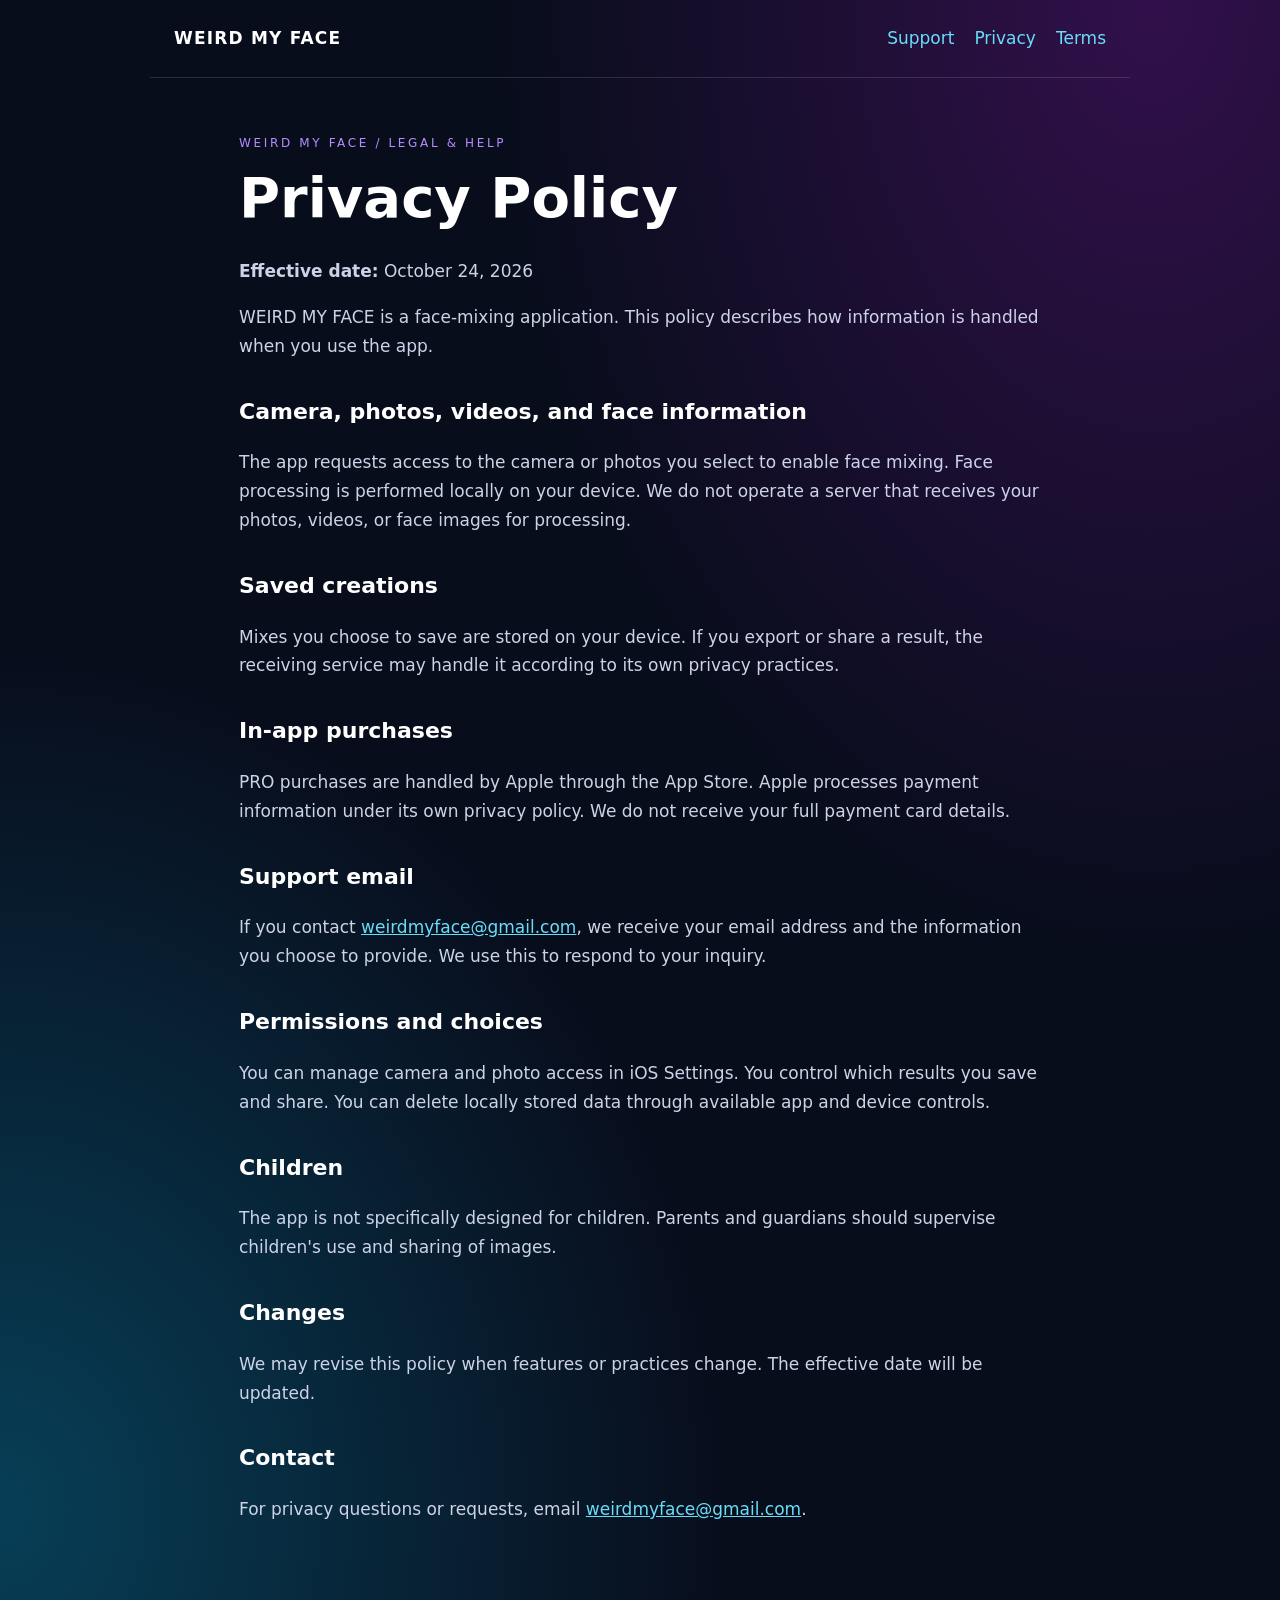
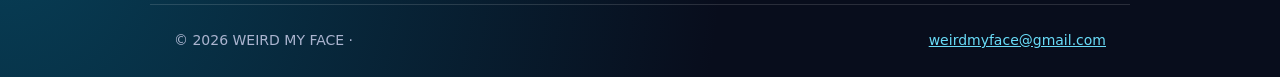
==== privacy.html @ 487f71cd "Publish WEIRD MY FACE privacy.html" ====
<!doctype html><html lang="en"><head><meta charset="utf-8"><meta name="viewport" content="width=device-width,initial-scale=1"><meta name="description" content="WEIRD MY FACE — Privacy Policy"><title>Privacy Policy | WEIRD MY FACE</title><link rel="stylesheet" href="style.css"></head><body><header><a class="brand" href="index.html">WEIRD MY FACE</a><nav><a href="index.html">Support</a><a href="privacy.html">Privacy</a><a href="terms.html">Terms</a></nav></header><main><div class="eyebrow">WEIRD MY FACE / Legal & Help</div><h1>Privacy Policy</h1><p><strong>Effective date:</strong> October 24, 2026</p><p>WEIRD MY FACE is a face-mixing application. This policy describes how information is handled when you use the app.</p><h2>Camera, photos, videos, and face information</h2><p>The app requests access to the camera or photos you select to enable face mixing. Face processing is performed locally on your device. We do not operate a server that receives your photos, videos, or face images for processing.</p><h2>Saved creations</h2><p>Mixes you choose to save are stored on your device. If you export or share a result, the receiving service may handle it according to its own privacy practices.</p><h2>In-app purchases</h2><p>PRO purchases are handled by Apple through the App Store. Apple processes payment information under its own privacy policy. We do not receive your full payment card details.</p><h2>Support email</h2><p>If you contact <a href="mailto:weirdmyface@gmail.com">weirdmyface@gmail.com</a>, we receive your email address and the information you choose to provide. We use this to respond to your inquiry.</p><h2>Permissions and choices</h2><p>You can manage camera and photo access in iOS Settings. You control which results you save and share. You can delete locally stored data through available app and device controls.</p><h2>Children</h2><p>The app is not specifically designed for children. Parents and guardians should supervise children's use and sharing of images.</p><h2>Changes</h2><p>We may revise this policy when features or practices change. The effective date will be updated.</p><h2>Contact</h2><p>For privacy questions or requests, email <a href="mailto:weirdmyface@gmail.com">weirdmyface@gmail.com</a>.</p></main><footer>© 2026 WEIRD MY FACE · <a href="mailto:weirdmyface@gmail.com">weirdmyface@gmail.com</a></footer></body></html>
---- style.css ----
:root{color-scheme:dark}*{box-sizing:border-box}body{margin:0;background:radial-gradient(ellipse at 90% 0%,#32104b 0%,transparent 40%),radial-gradient(ellipse at 0% 90%,#073f57 0%,transparent 40%),#080d1c;color:#e9eaf5;font:17px/1.7 system-ui,-apple-system,Segoe UI,sans-serif;min-height:100vh}header,footer{max-width:980px;margin:auto;padding:24px;display:flex;justify-content:space-between;align-items:center;gap:16px;flex-wrap:wrap}header{border-bottom:1px solid #ffffff22}.brand{font-weight:900;letter-spacing:.07em;color:#fff}nav{display:flex;gap:20px;flex-wrap:wrap}a{color:#69dcf8}nav a,.brand{text-decoration:none}nav a:hover,a:hover{text-decoration:underline}main{max-width:850px;margin:55px auto 80px;padding:0 24px}h1{font-size:clamp(34px,6vw,56px);line-height:1.1;margin:14px 0 28px;color:white}h2{font-size:22px;color:#fff;margin-top:32px}p,li{color:#cdd3e7}.eyebrow{font-size:12px;letter-spacing:.22em;text-transform:uppercase;color:#b78cff}footer{border-top:1px solid #ffffff22;font-size:14px;color:#abb4cf}.pill{display:inline-block;padding:10px 18px;border:1px solid #69dcf8;border-radius:40px;text-decoration:none;margin-top:14px}
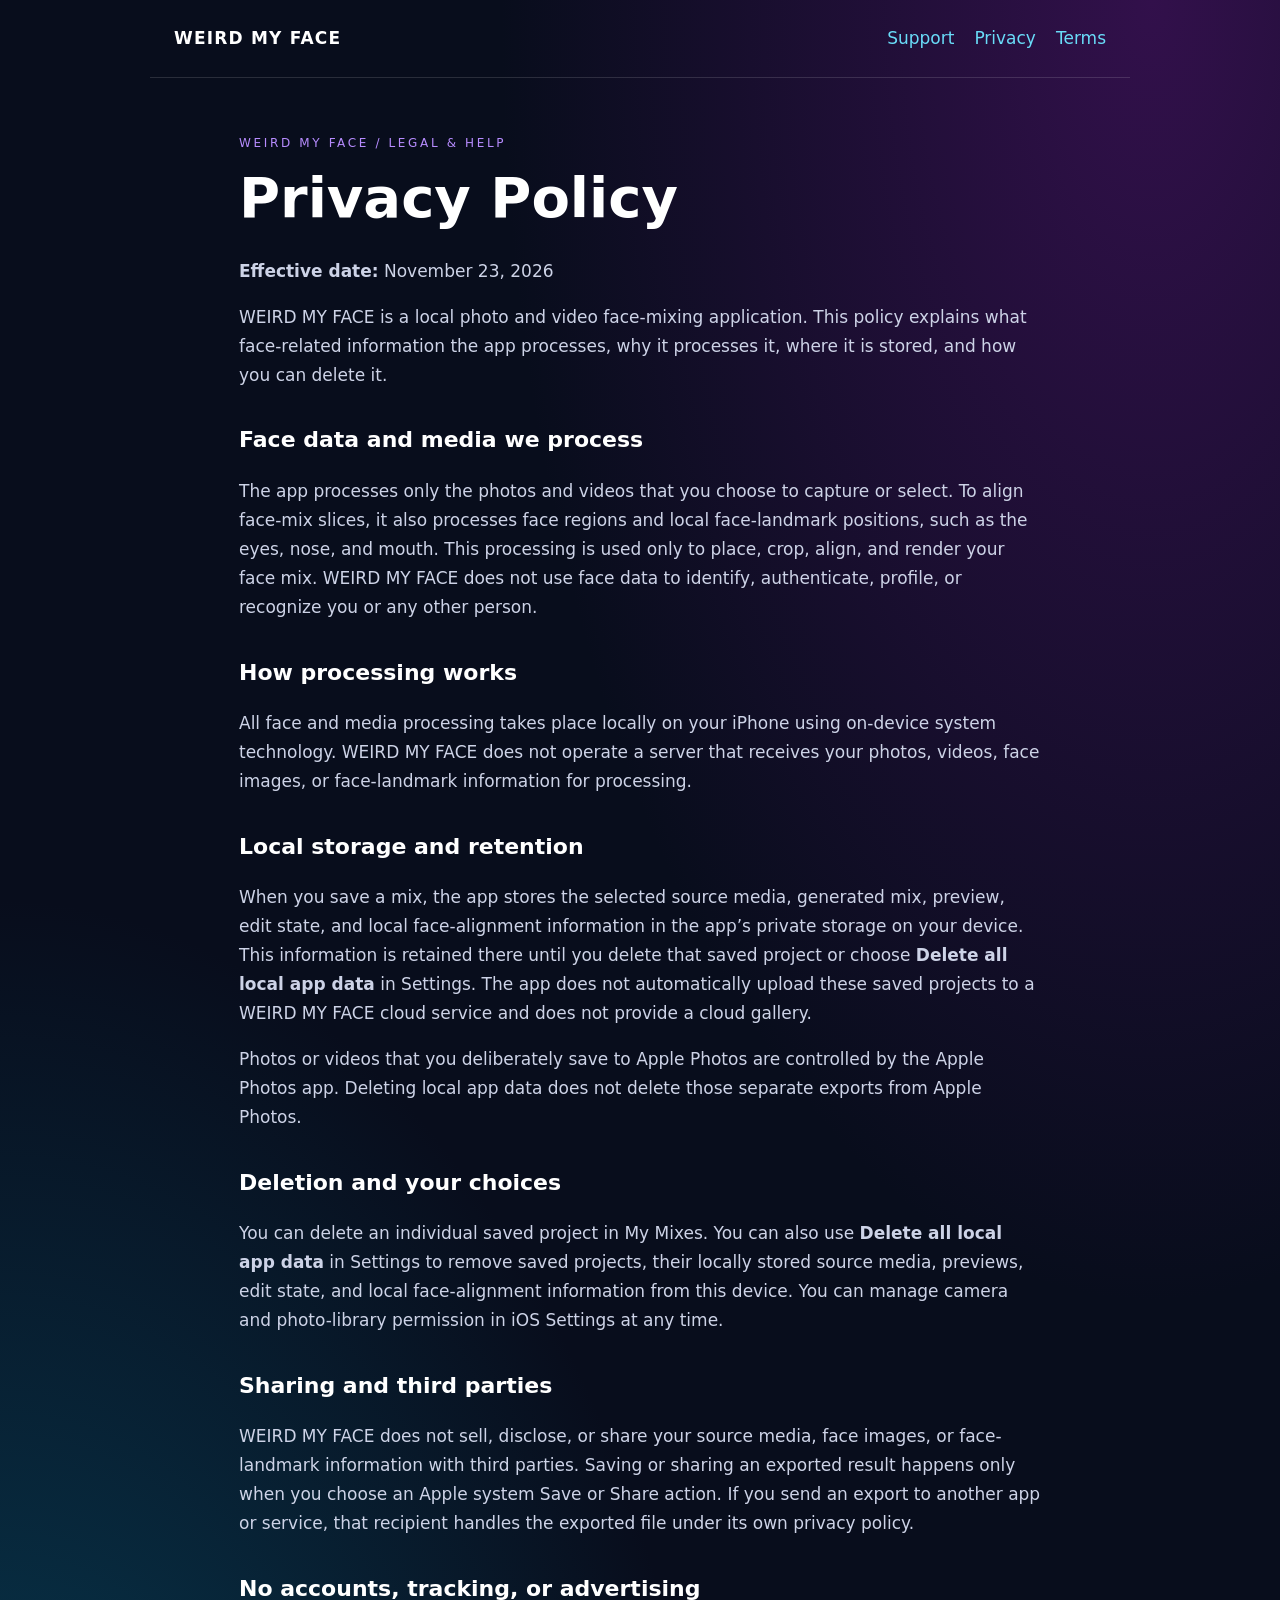
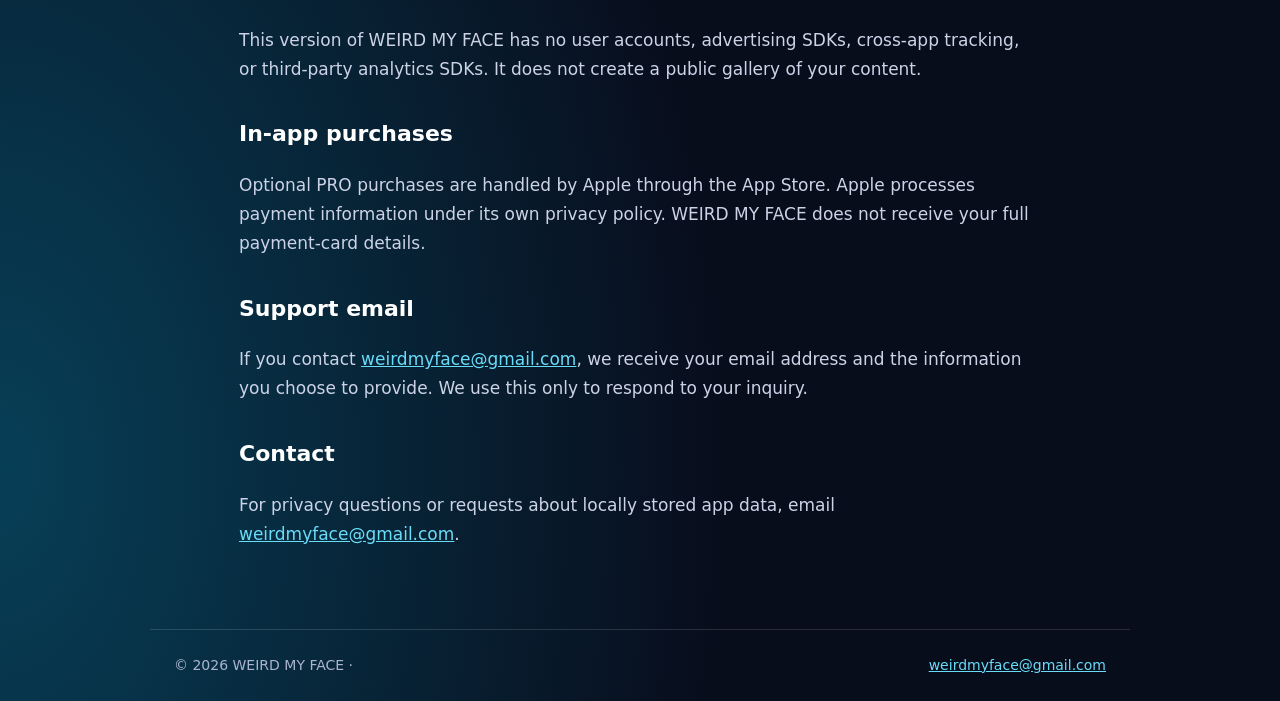
==== commit 5eb3b204: "docs: complete face data privacy policy disclosures" ====
--- a/privacy.html
+++ b/privacy.html
@@ -1 +1,51 @@
-<!doctype html><html lang="en"><head><meta charset="utf-8"><meta name="viewport" content="width=device-width,initial-scale=1"><meta name="description" content="WEIRD MY FACE — Privacy Policy"><title>Privacy Policy | WEIRD MY FACE</title><link rel="stylesheet" href="style.css"></head><body><header><a class="brand" href="index.html">WEIRD MY FACE</a><nav><a href="index.html">Support</a><a href="privacy.html">Privacy</a><a href="terms.html">Terms</a></nav></header><main><div class="eyebrow">WEIRD MY FACE / Legal & Help</div><h1>Privacy Policy</h1><p><strong>Effective date:</strong> October 24, 2026</p><p>WEIRD MY FACE is a face-mixing application. This policy describes how information is handled when you use the app.</p><h2>Camera, photos, videos, and face information</h2><p>The app requests access to the camera or photos you select to enable face mixing. Face processing is performed locally on your device. We do not operate a server that receives your photos, videos, or face images for processing.</p><h2>Saved creations</h2><p>Mixes you choose to save are stored on your device. If you export or share a result, the receiving service may handle it according to its own privacy practices.</p><h2>In-app purchases</h2><p>PRO purchases are handled by Apple through the App Store. Apple processes payment information under its own privacy policy. We do not receive your full payment card details.</p><h2>Support email</h2><p>If you contact <a href="mailto:weirdmyface@gmail.com">weirdmyface@gmail.com</a>, we receive your email address and the information you choose to provide. We use this to respond to your inquiry.</p><h2>Permissions and choices</h2><p>You can manage camera and photo access in iOS Settings. You control which results you save and share. You can delete locally stored data through available app and device controls.</p><h2>Children</h2><p>The app is not specifically designed for children. Parents and guardians should supervise children's use and sharing of images.</p><h2>Changes</h2><p>We may revise this policy when features or practices change. The effective date will be updated.</p><h2>Contact</h2><p>For privacy questions or requests, email <a href="mailto:weirdmyface@gmail.com">weirdmyface@gmail.com</a>.</p></main><footer>© 2026 WEIRD MY FACE · <a href="mailto:weirdmyface@gmail.com">weirdmyface@gmail.com</a></footer></body></html>+<!doctype html>
+<html lang="en">
+<head>
+  <meta charset="utf-8">
+  <meta name="viewport" content="width=device-width,initial-scale=1">
+  <meta name="description" content="WEIRD MY FACE — Privacy Policy">
+  <title>Privacy Policy | WEIRD MY FACE</title>
+  <link rel="stylesheet" href="style.css">
+</head>
+<body>
+  <header>
+    <a class="brand" href="index.html">WEIRD MY FACE</a>
+    <nav><a href="index.html">Support</a><a href="privacy.html">Privacy</a><a href="terms.html">Terms</a></nav>
+  </header>
+  <main>
+    <div class="eyebrow">WEIRD MY FACE / Legal &amp; Help</div>
+    <h1>Privacy Policy</h1>
+    <p><strong>Effective date:</strong> November 23, 2026</p>
+    <p>WEIRD MY FACE is a local photo and video face-mixing application. This policy explains what face-related information the app processes, why it processes it, where it is stored, and how you can delete it.</p>
+
+    <h2>Face data and media we process</h2>
+    <p>The app processes only the photos and videos that you choose to capture or select. To align face-mix slices, it also processes face regions and local face-landmark positions, such as the eyes, nose, and mouth. This processing is used only to place, crop, align, and render your face mix. WEIRD MY FACE does not use face data to identify, authenticate, profile, or recognize you or any other person.</p>
+
+    <h2>How processing works</h2>
+    <p>All face and media processing takes place locally on your iPhone using on-device system technology. WEIRD MY FACE does not operate a server that receives your photos, videos, face images, or face-landmark information for processing.</p>
+
+    <h2>Local storage and retention</h2>
+    <p>When you save a mix, the app stores the selected source media, generated mix, preview, edit state, and local face-alignment information in the app’s private storage on your device. This information is retained there until you delete that saved project or choose <strong>Delete all local app data</strong> in Settings. The app does not automatically upload these saved projects to a WEIRD MY FACE cloud service and does not provide a cloud gallery.</p>
+    <p>Photos or videos that you deliberately save to Apple Photos are controlled by the Apple Photos app. Deleting local app data does not delete those separate exports from Apple Photos.</p>
+
+    <h2>Deletion and your choices</h2>
+    <p>You can delete an individual saved project in My Mixes. You can also use <strong>Delete all local app data</strong> in Settings to remove saved projects, their locally stored source media, previews, edit state, and local face-alignment information from this device. You can manage camera and photo-library permission in iOS Settings at any time.</p>
+
+    <h2>Sharing and third parties</h2>
+    <p>WEIRD MY FACE does not sell, disclose, or share your source media, face images, or face-landmark information with third parties. Saving or sharing an exported result happens only when you choose an Apple system Save or Share action. If you send an export to another app or service, that recipient handles the exported file under its own privacy policy.</p>
+
+    <h2>No accounts, tracking, or advertising</h2>
+    <p>This version of WEIRD MY FACE has no user accounts, advertising SDKs, cross-app tracking, or third-party analytics SDKs. It does not create a public gallery of your content.</p>
+
+    <h2>In-app purchases</h2>
+    <p>Optional PRO purchases are handled by Apple through the App Store. Apple processes payment information under its own privacy policy. WEIRD MY FACE does not receive your full payment-card details.</p>
+
+    <h2>Support email</h2>
+    <p>If you contact <a href="mailto:weirdmyface@gmail.com">weirdmyface@gmail.com</a>, we receive your email address and the information you choose to provide. We use this only to respond to your inquiry.</p>
+
+    <h2>Contact</h2>
+    <p>For privacy questions or requests about locally stored app data, email <a href="mailto:weirdmyface@gmail.com">weirdmyface@gmail.com</a>.</p>
+  </main>
+  <footer>© 2026 WEIRD MY FACE · <a href="mailto:weirdmyface@gmail.com">weirdmyface@gmail.com</a></footer>
+</body>
+</html>
